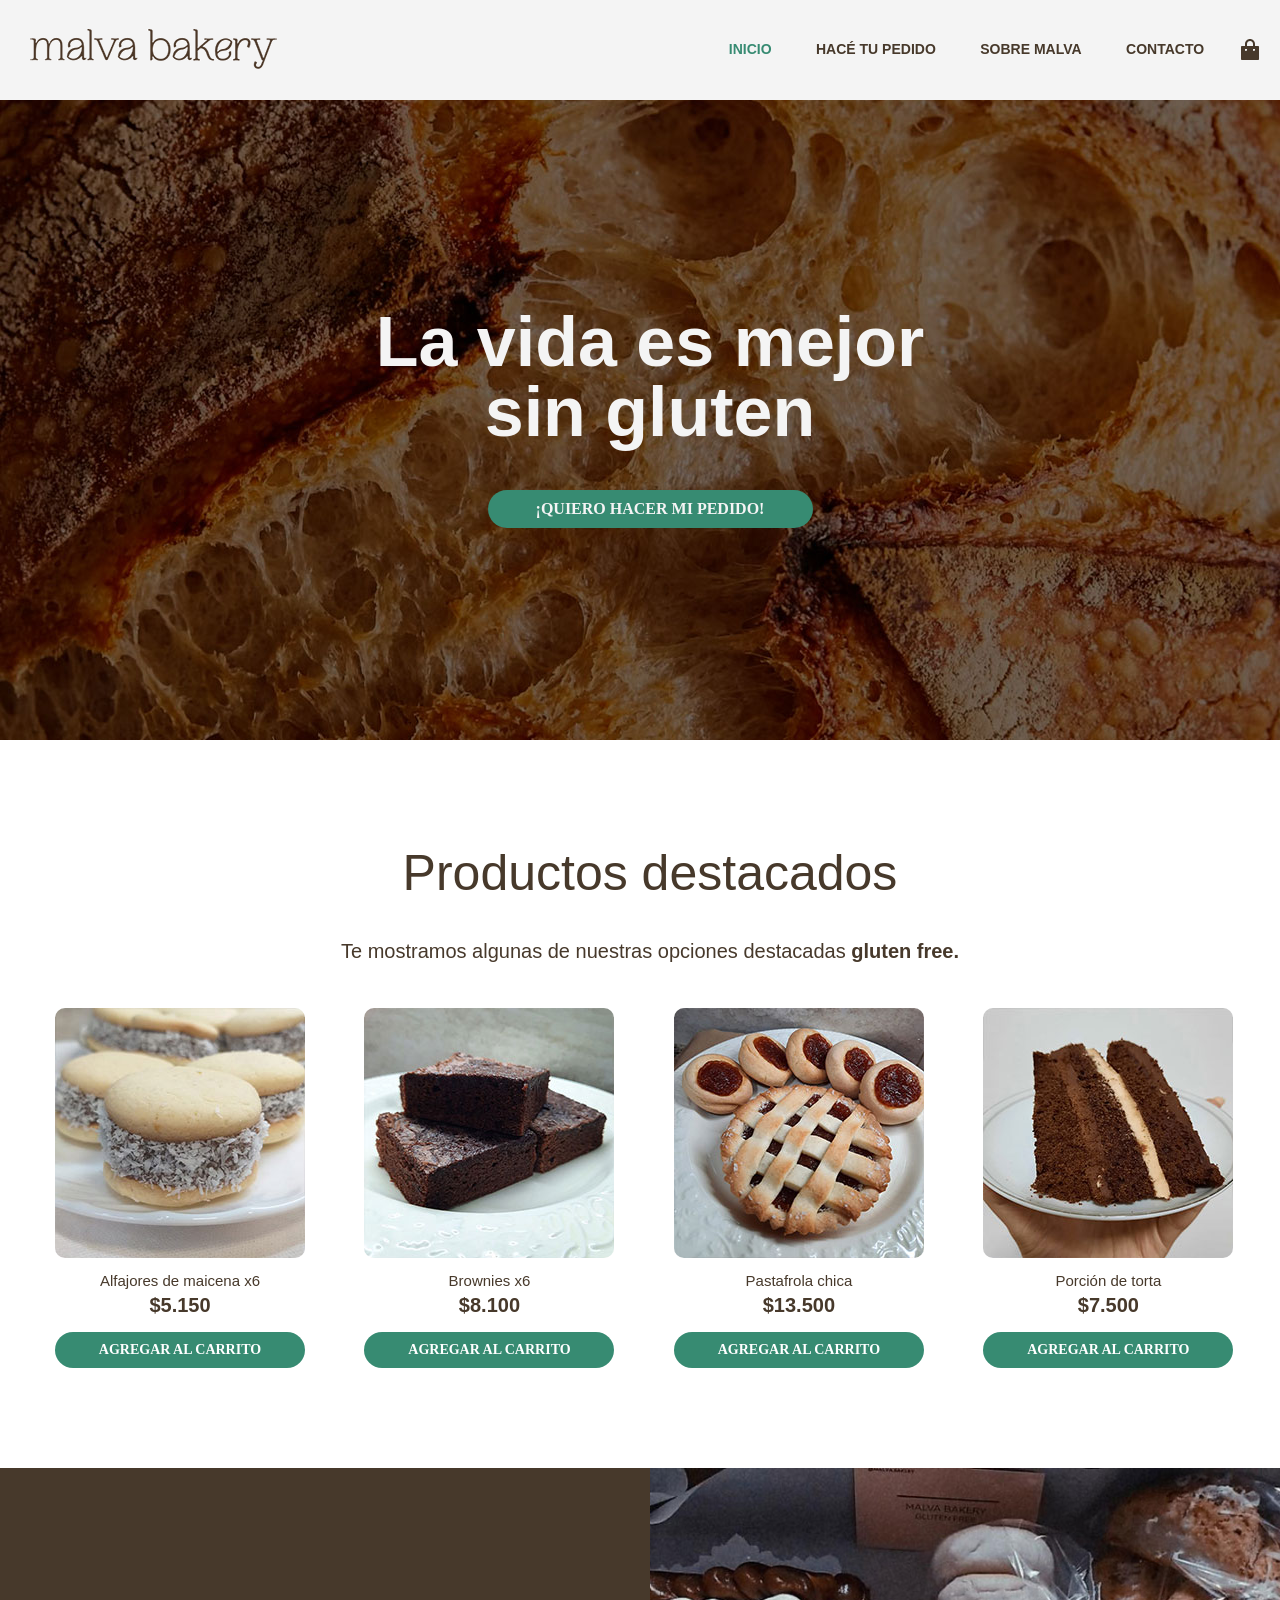
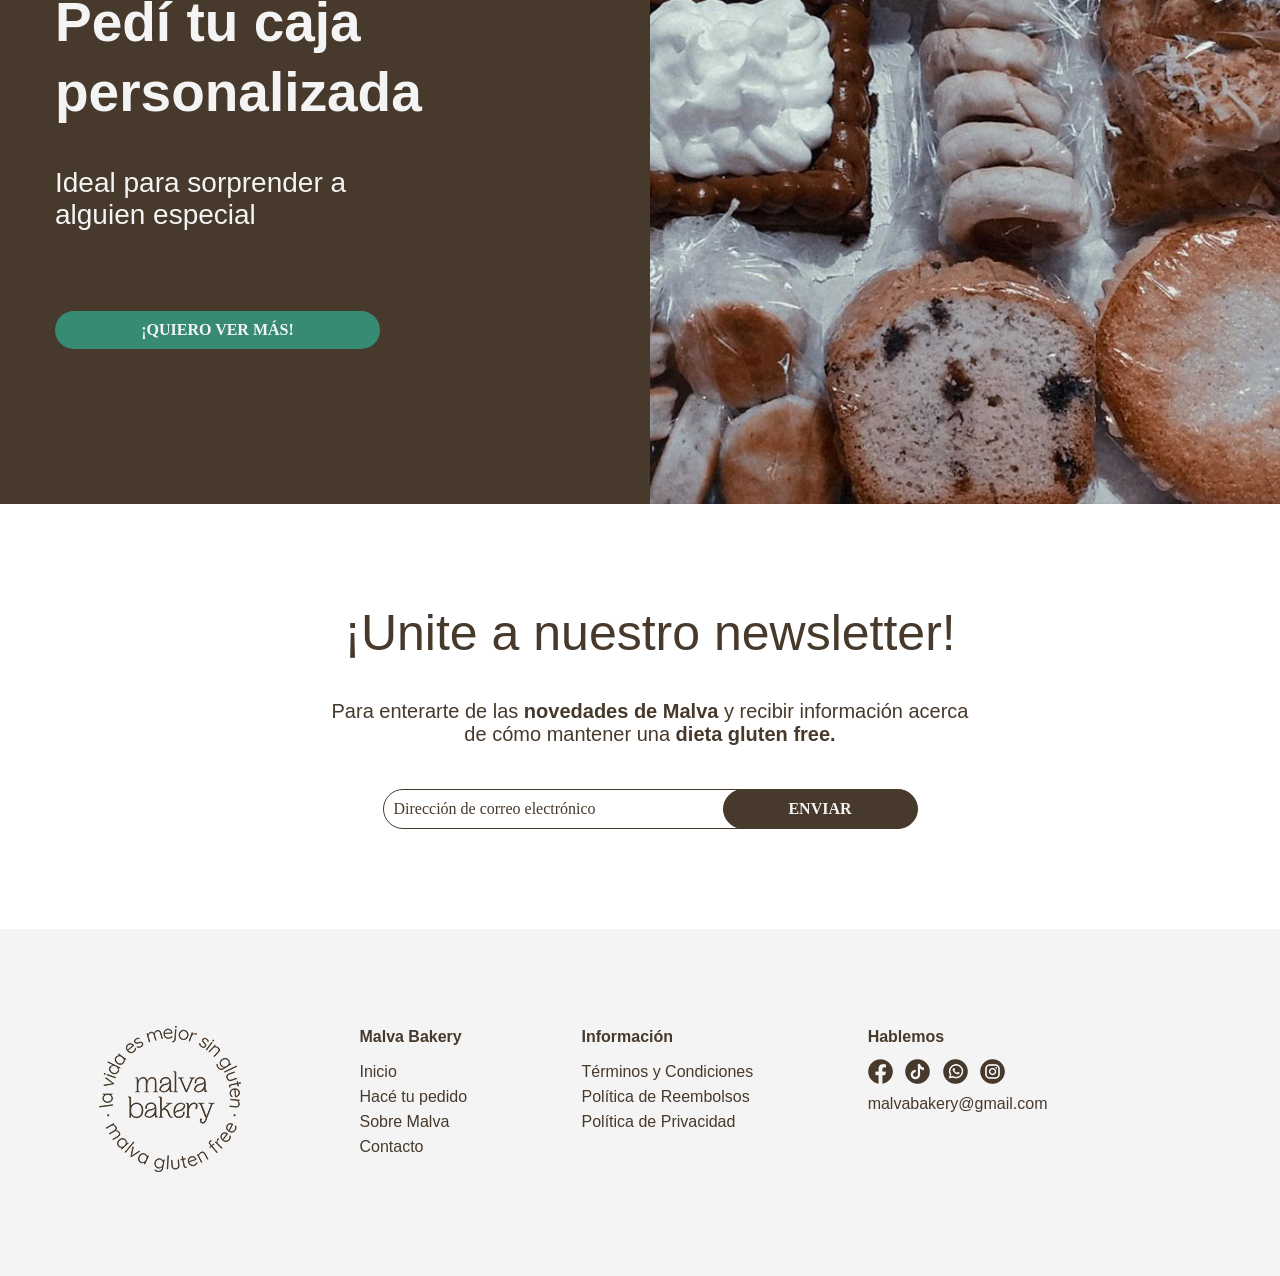
==== index.html @ 76389f4f "Add files via upload" ====
<!DOCTYPE html>
<html lang="es">

<head>
    <meta charset="UTF-8">
    <meta name="viewport" content="width=device-width, initial-scale=1.0">
    <title>Malva Bakery | Gluten Free</title>
    <link rel="stylesheet" href="css/style.css">
</head>

<body>

    <div id="contenedor">

        <!-- Header -->
        <header>

            <a href="#"><!--
             --><h1 id="logo">Malva Bakery</h1><!--
         --></a>

            <!-- Botón hamburguesa (solo visible en tablet y celular) -->
            <button class="hamburguesa" id="hamburguesa">&#9776;</button>

            <nav id="nav">
                <ul>
                    <li><a href="#" class="pagina-seleccionada">INICIO</a></li>
                    <li><a href="secciones/tienda.html">HACÉ TU PEDIDO</a></li>
                    <li><a href="secciones/nosotros.html">SOBRE MALVA</a></li>
                    <li><a href="secciones/contacto.html">CONTACTO</a></li>
                </ul>
            </nav>

            <aside>
                <ul>
                    <li>
                        <a href="secciones/carrito.html" class="link-carrito">
                            <img src="imagenes/shopping-bag-fill.png" alt="Carrito">
                            <span class="contador-carrito">0</span>
                        </a>
                    </li>
                </ul>
            </aside>

        </header>


        <!-- Sección Frase+Botón+Imagen -->
        <section>
            <figure>
                <figcaption>
                    <h2>La vida es<span class="br-tablet"><br></span><span class="br-mobile"> </span> mejor <span class="br-mobile"><br></span><strong>sin gluten</strong></h2><br>
                    <a href="secciones/tienda.html">¡QUIERO HACER MI PEDIDO!</a>
                </figcaption>
                <img src="imagenes/inicio/inicio3.jpg" alt="Malva Bakery">
            </figure>
        </section>


        <!-- Sección Productos -->
        <section class="seccion-productos">
            <div class="titulo-subtitulo-productos">
                <h2>Productos destacados</h2><br>
                <p>Te mostramos algunas de nuestras opciones destacadas <strong>gluten free.</strong></p>
            </div>

            <div class="producto">
                <img src="imagenes/tienda/alfajores.jpg" alt="Alfajores de maicena x6">
                <h5>Alfajores de maicena x6</h5>
                <p>$5.150</p>
                <p class="boton" data-nombre="Alfajores de maicena x6" data-precio="5150" data-imagen="../imagenes/tienda/alfajores.jpg">AGREGAR AL CARRITO</p>
            </div>

            <div class="producto">
                <img src="imagenes/tienda/brownie.jpg" alt="Brownies x6">
                <h5>Brownies x6</h5>
                <p>$8.100</p>
                <p class="boton" data-nombre="Brownies x6" data-precio="8100" data-imagen="../imagenes/tienda/brownie.jpg">AGREGAR AL CARRITO</p>
            </div>

            <div class="producto">
                <img src="imagenes/tienda/pastafrola.jpg" alt="Pastafrola chica">
                <h5>Pastafrola chica</h5>
                <p>$13.500</p>
                <p class="boton" data-nombre="Pastafrola chica" data-precio="13500" data-imagen="../imagenes/tienda/pastafrola.jpg">AGREGAR AL CARRITO</p>
            </div>

            <div class="producto">
                <img src="imagenes/tienda/torta.jpg" alt="Porción de torta">
                <h5>Porción de torta</h5>
                <p>$7.500</p>
                <p class="boton" data-nombre="Porción de torta" data-precio="7500" data-imagen="../imagenes/tienda/torta.jpg">AGREGAR AL CARRITO</p>
            </div>
        </section>


        <!-- Sección Personalizados -->
        <section class="personalizado">
            <figure>
                <figcaption class="figcaption-personalizado">
                    <h2>Pedí tu <strong>caja personalizada</strong></h2>
                    <h3>Ideal para sorprender a alguien especial</h3>
                    <a href="secciones/tienda.html">¡QUIERO VER MÁS!</a>
                </figcaption>
                <div class="imagen-caja">
                    <img src="imagenes/inicio/caja2.jpg">
                </div>
            </figure>
        </section>


        <!-- Sección Newsletter -->
        <section class="newsletter">
            <h2>¡Unite a nuestro newsletter!</h2><br>
            <p class="subtitulo-newsletter">Para enterarte de las <strong>novedades de Malva</strong> y recibir información acerca de cómo mantener una <strong>dieta gluten free.</strong></p><br>
            <div>
                <p class="newsletter-enviar">Dirección de correo electrónico</p><p class="boton-enviar-newsletter">ENVIAR</p>
            </div>
        </section>


        <!-- Footer -->
        <footer>
            <div class="footer">
                <div>
                    <img src="imagenes/footer/malvacirculo.png.png" alt="Malva Bakery">
                </div>
                <div>
                    <ul>
                        <li class="bold">Malva Bakery</li>
                        <li><a href="#">Inicio</a></li>
                        <li><a href="secciones/tienda.html">Hacé tu pedido</a></li>
                        <li><a href="secciones/nosotros.html">Sobre Malva</a></li>
                        <li><a href="secciones/contacto.html">Contacto</a></li>
                    </ul>
                </div>
                <div>
                    <ul>
                        <li class="bold">Información</li>
                        <li>Términos y Condiciones</li>
                        <li>Política de Reembolsos</li>
                        <li>Política de Privacidad</li>
                    </ul>
                </div>
                <div>
                    <ul class="redes">
                        <li class="bold">Hablemos</li>
                        <li>
                            <a href="https://www.facebook.com/" title="Facebook"><img src="imagenes/footer/facebook.png" alt="Facebook"></a>
                            <a href="https://www.tiktok.com/" title="Tik Tok"><img src="imagenes/footer/tiktok.png" alt="Tik Tok"></a>
                            <a href="https://www.whatsapp.com/" title="Whatsapp"><img src="imagenes/footer/wpp.png" alt="Whatsapp"></a>
                            <a href="https://www.instagram.com/" title="Instagram"><img src="imagenes/footer/instagram.png" alt="Instagram"></a>
                        </li>
                        <li>malvabakery@gmail.com</li>
                    </ul>
                </div>
            </div>
        </footer>

    </div>

    <!-- JavaScript para el menú hamburguesa -->
    <script>
        const boton = document.getElementById('hamburguesa');
        const menu = document.getElementById('nav');

        boton.addEventListener('click', function() {
            menu.classList.toggle('abierto');
        });
    </script>

    <script src="js/carrito.js"></script>

</body>
</html>
---- css/style.css ----
/*********************************************************************** GENERAL **************************************************************/

*{
    margin: 0;
    padding: 0;
    box-sizing: border-box;
}

#contenedor{
    width: 1300px;
    margin: auto;
}

body{
    color: #47392B;
    font-family: Quicksand, Helvetica, sans-serif;
    margin: auto;
    margin-top: 90px;
}

img{
    max-width: 100%;
}

.imagen{
    line-height: 0px;
}


/* FOOTER */
.footer{
    padding: 40px;
    line-height: 25px;
    background-color: #F4F4F4;
}

.footer div{
    display: inline-block;
    padding: 55px;
    vertical-align: top;
}

.footer a{
    text-decoration: none;
    color: #47392B;
}

.footer a:hover{
    color: #378B72;
    transition: 1s;
}

footer ul{
    list-style: none;
}

.bold{
    font-weight: bolder;
    margin-bottom: 10px;
}

.redes a{
    margin-right: 8px;
}


/*********************************************************************** INDEX **************************************************************/

/* HEADER */
header{
    background-color: #F4F4F4;
    width: 1300px;
    height: 100px;
    top: 0px;
    padding: 20px;
    position: fixed;
    z-index: 1;
}

#logo{
    color: pink;
    display: inline-block;
    vertical-align: middle;
    background: url("../imagenes/logo.png") no-repeat center;
    width: 267px;
    height: 50px;
    background-size: cover;
    text-indent: -1000px;
    margin-right: 200px;
}

header ul{
    list-style: none;
}

nav{
    width: 50%;
    display: inline-block;
    vertical-align: middle;
}

nav ul{
    text-align: center;
    margin-right: -320px;
}

nav ul li{
    display: inline-block;
    padding: 20px;
}

nav ul li a{
    text-decoration: none;
    font-size: 14px;
    color: #47392B;
    font-weight: 600;
}

nav ul li a:hover{
    color: #378B72;
    font-weight: bolder;
}

nav ul li .pagina-seleccionada{
    color: #378B72;
    font-weight: bolder;
}

aside{
    vertical-align: middle;
    float: right;
}

aside ul{
    text-align: center;
}

aside ul li{
    padding: 18px;
}

.hamburguesa{
    display: none;
}


/* HERO */
figure{
    position: relative;
    animation: entrada 2s;
}

figcaption{
    position: absolute;
    top: 0;
    left: 0;
    width: 100%;
    height: 100%;
    display: flex;
    flex-direction: column;
    align-items: center;
    justify-content: center;
    text-align: center;
}

figcaption h2{
    font-size: 70px;
    font-weight: 600;
    text-align: center;
    color: #F4F4F4;
    margin-top: 0;
    margin-right: 0;
    margin-left: 0;
    line-height: 70px;
    max-width: 600px;
    animation: entrada 3s;
}

figcaption a{
    display: block;
    margin-left: 0;
    margin-top: 25px;
    width: 25%;
    padding: 10px;
    background-color: #378B72;
    border-radius: 100px;
    border: 0px;
    text-align: center;
    font-family: quicksand;
    color: #F4F4F4;
    font-weight: bold;
    text-decoration: none;
    animation: entrada 4s;
}

figcaption a:hover{
    color: #F4F4F4;
    background-color: #28735c;
    transition: 1s;
}

.br-mobile { display: none; }
.br-tablet { display: none; }


/* PRODUCTOS */
.seccion-productos{
    margin-top: 100px;
    margin-bottom: 100px;
}

.titulo-subtitulo-productos{
    text-align: center;
}

.titulo-subtitulo-productos h2{
    font-size: 50px;
    font-weight: 500;
}

.titulo-subtitulo-productos p{
    font-size: 20px;
    font-weight: 500;
    margin-top: 20px;
}

.producto{
    display: inline-block;
    margin-left: 55px;
    margin-top: 45px;
    animation: entrada 2s;
}

.producto h5{
    font-size: 15px;
    text-align: center;
    font-weight: 500;
    margin-top: 10px;
}

.producto p{
    font-size: 20px;
    text-align: center;
    font-weight: bold;
    margin-top: 5px;
}

h2{
    text-align: center;
    font-size: 50px;
    font-weight: 500;
}

h3{
    text-align: center;
    font-weight: 500;
}


/* SECCIÓN PERSONALIZADO */
.personalizado{
    background-color: #47392B;
}

.figcaption-personalizado {
    display: flex;
    flex-direction: column;
    align-items: flex-start;
    justify-content: center;
}

.figcaption-personalizado h2{
    text-align: left;
    line-height: 70px;
    color: #F4F4F4;
    font-size: 55px;
    font-weight: 600;
    margin-left: 55px;
    margin-top: 5px;
    margin-bottom: 40px;
    animation: entrada 3s;
}

.figcaption-personalizado h3{
    text-align: left;
    color: #F4F4F4;
    font-size: 28px;
    font-weight: 400;
    margin-left: 55px;
    margin-right: 900px;
    margin-bottom: 40px;
    animation: entrada 3s;
}

.figcaption-personalizado a{
    color: #F4F4F4;
    margin-left: 55px;
    margin-top: 40px;
    margin-bottom: 40px;
    border-radius: 100px;
    border: 0px;
    text-align: center;
    font-family: quicksand;
    font-weight: bold;
    animation: entrada 4s;
}

.imagen-caja{
    margin-left: 50%;
    line-height: 0px;
}


/* NEWSLETTER */
.newsletter{
    text-align: center;
    margin-top: 100px;
    margin-bottom: 100px;
}

.newsletter h2{
    font-size: 50px;
    font-weight: 500;
}

.subtitulo-newsletter{
    font-size: 20px;
    font-weight: 500;
    margin-top: 20px;
    margin-left: 330px;
    margin-right: 330px;
}

.newsletter-enviar{
    margin-top: 25px;
    width: 30%;
    padding: 10px;
    font-family: quicksand;
    border: 1px solid #47392B;
    border-radius: 100px;
    text-align: left;
    font-size: 16px;
    display: inline-block;
}

.boton-enviar-newsletter{
    width: 15%;
    padding: 10px;
    font-family: quicksand;
    background-color: #47392B;
    border-radius: 100px;
    border: 1px solid #47392B;
    color: #F4F4F4;
    font-weight: bold;
    display: inline-block;
    margin-left: -50px;
}

.boton-enviar-newsletter:hover{
    background-color: #378B72;
    border: 1px solid #378B72;
    transition: 1s;
}


/*********************************************************************** TIENDA **************************************************************/

.seccion-tienda{
    margin-top: 150px;
    margin-bottom: 100px;
}

.titulo-subtitulo-tienda{
    text-align: center;
}

.titulo-subtitulo-tienda h2{
    font-size: 50px;
    font-weight: 500;
}

.precio{
    font-size: 20px;
    font-weight: 500;
    margin-top: 20px;
}

.producto .boton{
    width: 100%;
    padding: 10px;
    margin-top: 15px;
    text-align: center;
    font-size: 14px;
    font-family: quicksand;
    background-color: #378B72;
    border-radius: 100px;
    border: 0px;
    color: #ffffff;
    font-weight: bold;
    cursor: pointer;
}

.producto .boton:hover{
    background-color: #28735c;
    transition: 1s;
}


/*********************************************************************** SOBRE MALVA **************************************************************/

.seccion-texto{
    margin-top: 100px;
    margin-bottom: 100px;
    animation: entrada 2s;
}

.seccion-texto p{
    margin-left: 90px;
    margin-right: 90px;
    margin-top: 20px;
}

.seguinos{
    background-color: #378B72;
    animation: entrada 2s;
}

.seguinos p{
    color: #ffffff;
    font-size: 40px;
    text-align: center;
    margin: 100px;
    margin-left: 200px;
    margin-right: 200px;
    display: inline-block;
}

.seguinos a{
    color: #ffffff;
    text-decoration: none;
}

.seguinos a:hover{
    text-decoration: none;
    font-weight: bolder;
}


/*********************************************************************** CONTACTO **************************************************************/

.contenedor-contacto{
    vertical-align: top;
}

.imagen{
    display: inline-block;
    vertical-align: top;
    animation: entrada 2s;
}

.formulario{
    width: 645px;
    height: 600px;
    padding: 40px;
    display: inline-block;
    vertical-align: top;
    animation: entrada 3s;
}

.formulario-campo{
    margin-bottom: 16px;
    width: 100%;
    padding: 10px;
    font-family: quicksand;
    border: 1px solid #47392B;
    border-radius: 5px;
    font-size: 14px;
}

.formulario-campo-consulta{
    margin-bottom: 16px;
    width: 100%;
    height: 130px;
    padding: 10px;
    font-family: quicksand;
    border: 1px solid #47392B;
    border-radius: 5px;
    font-size: 14px;
}

.boton-enviar{
    width: 100%;
    padding: 10px;
    font-family: quicksand;
    background-color: #378B72;
    border-radius: 100px;
    border: 0px;
    color: #ffffff;
    font-weight: bold;
    text-align: center;
}

.boton-enviar:hover{
    background-color: #28735c;
    transition: 1s;
}


/*********************************************************************** ANIMACIONES **************************************************************/

@keyframes entrada {
    0% {
        opacity: 0;
        transform: translate(0, 50px);
    }
    30% {
        opacity: 0;
    }
    100% {
        opacity: 1;
        transform: translate(0, 0);
    }
}


/*********************************************************************** CHECKOUT **************************************************************/

.pasos-checkout{
    text-align: center;
    margin-top: 150px;
    font-size: 14px;
    font-weight: 600;
    letter-spacing: 0.5px;
}

.paso{ color: #c9bdb3; }
.paso.completado{ color: #378B72; }
.paso.activo{ color: #47392B; }

.paso-separador{
    color: #c9bdb3;
    margin: 0 8px;
}

.titulo-checkout{
    text-align: center;
    margin-top: 30px;
    margin-bottom: 50px;
}

.titulo-checkout h2{ font-size: 40px; }

.seccion-checkout{ margin-bottom: 100px; }

.checkout-grid{
    display: flex;
    align-items: flex-start;
    justify-content: center;
    gap: 50px;
    padding: 0 55px;
}

.carrito-lista{
    flex: 1;
    max-width: 700px;
}

.carrito-item{
    display: flex;
    align-items: center;
    gap: 20px;
    padding: 20px 0;
    border-bottom: 1px solid #e6e0da;
}

.carrito-item img{
    width: 90px;
    height: 90px;
    object-fit: cover;
    border-radius: 10px;
}

.carrito-item-info{ flex: 1; }

.carrito-item-info h5{
    font-size: 16px;
    font-weight: 600;
    text-align: left;
}

.carrito-item-precio{
    font-size: 15px;
    font-weight: bold;
    text-align: left;
    margin-top: 5px;
}

.carrito-item-cantidad{
    display: flex;
    align-items: center;
    gap: 12px;
}

.cantidad-btn{
    width: 28px;
    height: 28px;
    border-radius: 50%;
    border: 1px solid #47392B;
    background-color: transparent;
    color: #47392B;
    font-size: 16px;
    cursor: pointer;
}

.cantidad-btn:hover{
    background-color: #47392B;
    color: #F4F4F4;
    transition: 0.3s;
}

.carrito-item-eliminar{
    background: none;
    border: none;
    font-size: 22px;
    color: #c9bdb3;
    cursor: pointer;
    line-height: 1;
}

.carrito-item-eliminar:hover{ color: #47392B; }

.seguir-comprando{
    display: inline-block;
    margin-top: 30px;
    color: #378B72;
    text-decoration: none;
    font-weight: 600;
}

.seguir-comprando:hover{ color: #28735c; }

.carrito-resumen{
    width: 340px;
    background-color: #F4F4F4;
    border-radius: 15px;
    padding: 30px;
}

.resumen-titulo{
    text-align: left;
    font-size: 20px;
    margin-bottom: 20px;
}

.resumen-linea{
    display: flex;
    justify-content: space-between;
    font-size: 15px;
    padding: 8px 0;
}

.resumen-total{
    border-top: 1px solid #d8d1c8;
    margin-top: 10px;
    padding-top: 15px;
    font-weight: bold;
    font-size: 18px;
}

.resumen-producto-mini{
    display: flex;
    justify-content: space-between;
    font-size: 13px;
    padding: 6px 0;
    color: #6b5d4f;
}

.resumen-producto-mini span{
    margin-left: 5px;
    color: #a89c8e;
}

.boton-checkout{
    display: block;
    margin-top: 25px;
    padding: 13px;
    background-color: #378B72;
    border-radius: 100px;
    text-align: center;
    font-family: quicksand;
    color: #F4F4F4;
    font-weight: bold;
    font-size: 14px;
    text-decoration: none;
}

.boton-checkout:hover{
    background-color: #28735c;
    transition: 0.5s;
}

.volver-carrito{
    display: block;
    text-align: center;
    margin-top: 15px;
    color: #47392B;
    font-size: 13px;
    text-decoration: none;
}

.volver-carrito:hover{ color: #378B72; }

.pago-formulario{
    flex: 1;
    max-width: 700px;
}

.form-subtitulo{
    text-align: left;
    font-size: 18px;
    font-weight: 600;
    margin-top: 25px;
    margin-bottom: 15px;
}

.pago-formulario .formulario-campo{ margin-bottom: 14px; }

.formulario-fila{
    display: flex;
    gap: 14px;
}

.formulario-fila .formulario-campo{ flex: 1; }

.seccion-confirmacion{
    text-align: center;
    max-width: 600px;
    margin: 60px auto 100px;
    padding: 0 20px;
}

.confirmacion-check{
    width: 70px;
    height: 70px;
    line-height: 70px;
    border-radius: 50%;
    background-color: #378B72;
    color: #F4F4F4;
    font-size: 34px;
    margin: 0 auto 25px;
    animation: entrada 1s;
}

.seccion-confirmacion h2{
    font-size: 36px;
    margin-bottom: 15px;
}

.confirmacion-subtitulo{
    font-size: 17px;
    margin-bottom: 40px;
}

.confirmacion-detalle{
    background-color: #F4F4F4;
    border-radius: 15px;
    padding: 30px;
    text-align: left;
}

.confirmacion-numero{
    text-align: center;
    margin-bottom: 25px;
}

.confirmacion-numero p{
    font-size: 13px;
    color: #a89c8e;
    text-align: center;
}

.confirmacion-numero h3{
    font-size: 24px;
    text-align: center;
    margin-top: 5px;
}

.confirmacion-resumen{
    border-top: 1px solid #d8d1c8;
    padding-top: 15px;
}

.confirmacion-info{
    margin-top: 20px;
    font-size: 13px;
    text-align: center;
    color: #6b5d4f;
}

.boton-volver-inicio{
    width: 280px;
    margin: 35px auto 0;
}


/*********************************************************************** CARRITO: CONTADOR Y AVISOS **************************************************************/

.link-carrito{
    position: relative;
    display: inline-block;
}

.contador-carrito{
    position: absolute;
    top: -8px;
    right: -10px;
    background-color: #378B72;
    color: #ffffff;
    font-size: 11px;
    font-weight: bold;
    width: 18px;
    height: 18px;
    border-radius: 50%;
    display: none;
    align-items: center;
    justify-content: center;
    font-family: Quicksand, sans-serif;
}

.aviso-agregado{
    position: fixed;
    bottom: 30px;
    left: 50%;
    transform: translateX(-50%) translateY(20px);
    background-color: #47392B;
    color: #F4F4F4;
    padding: 14px 24px;
    border-radius: 100px;
    font-size: 14px;
    font-weight: 600;
    opacity: 0;
    transition: opacity 0.3s, transform 0.3s;
    z-index: 999;
    white-space: nowrap;
}

.aviso-agregado.mostrar{
    opacity: 1;
    transform: translateX(-50%) translateY(0);
}

.carrito-vacio{
    text-align: center;
    padding: 60px 20px;
    font-size: 16px;
}

.carrito-vacio a{
    color: #378B72;
    font-weight: bold;
    text-decoration: none;
}

.carrito-vacio a:hover{ color: #28735c; }

.boton-deshabilitado{
    opacity: 0.5;
    pointer-events: none;
}


/*********************************************************************** MEDIA QUERIES - TABLET (768px a 1024px) **************************************************************/

@media (min-width: 768px) and (max-width: 1024px) {

    body { margin-top: 80px; }

    #contenedor { width: 100%; }

    /* HEADER */
    header {
        width: 100%;
        height: auto;
        padding: 15px 25px;
        display: flex;
        align-items: center;
        flex-wrap: wrap;
    }

    #logo { margin-right: 0; }

    .hamburguesa {
        display: block;
        background: none;
        border: none;
        font-size: 28px;
        cursor: pointer;
        color: #47392B;
        margin-left: auto;
        padding: 5px 10px;
    }

    nav {
        display: none;
        width: 100%;
        order: 3;
    }

    nav.abierto { display: block; }

    nav ul {
        margin-right: 0;
        display: flex;
        flex-direction: column;
        align-items: center;
        padding: 10px 0;
        background-color: #F4F4F4;
    }

    nav ul li {
        display: block;
        padding: 12px;
        width: 100%;
        text-align: center;
        border-bottom: 1px solid #e6e0da;
    }

    nav ul li:last-child { border-bottom: none; }

    nav ul li a { font-size: 15px; }

    aside { margin-left: 20px; }

    aside ul li { padding: 10px; }

    /* HERO */
    section figure img {
        width: 100%;
        height: 500px;
        object-fit: cover;
        object-position: center;
    }

    figcaption {
        top: 0;
        left: 0;
        width: 100%;
        height: 100%;
        display: flex;
        flex-direction: column;
        align-items: center;
        justify-content: center;
    }

    figcaption h2 {
        font-size: 56px;
        line-height: 60px;
        text-align: center;
        max-width: 420px;
    }

    figcaption a {
        width: 35%;
        margin: 30px auto 0;
        font-size: 14px;
    }

    .br-tablet { display: inline; }
    .br-mobile { display: none; }

    /* PRODUCTOS DESTACADOS */
    .seccion-productos {
        margin-top: 60px;
        margin-bottom: 60px;
        text-align: center;
    }

    .titulo-subtitulo-productos h2 { font-size: 40px; }

    .titulo-subtitulo-productos p {
        font-size: 18px;
        margin: 15px 40px 0;
    }

    .producto {
        width: 42%;
        margin-left: 4%;
        margin-top: 40px;
        display: inline-block;
        vertical-align: top;
    }

    .seccion-productos .producto .boton {
        width: 70%;
        margin: 15px auto 0;
        display: block;
    }

    /* SECCIÓN PERSONALIZADO */
    .figcaption-personalizado h2 {
        font-size: 42px;
        line-height: 52px;
        margin-right: 0;
        text-align: left;
    }

    .figcaption-personalizado h3 {
        font-size: 22px;
        margin-right: 0;
        max-width: 350px;
    }

    /* NEWSLETTER */
    .subtitulo-newsletter {
        margin-left: 60px;
        margin-right: 60px;
    }

    .newsletter-enviar { width: 48%; }
    .boton-enviar-newsletter { width: 22%; }

    /* FOOTER */
    .footer {
        padding: 30px;
    }

    .footer div {
        display: block;
        padding: 15px 20px;
        width: 100%;
    }

    /* TIENDA */
    .seccion-tienda {
        margin-top: 120px;
        margin-bottom: 60px;
        text-align: center;
    }

    .seccion-tienda .producto {
        width: 42%;
        margin: 20px 2%;
        display: inline-block;
        vertical-align: top;
    }

    /* NOSOTROS */
    .seccion-texto p {
        margin-left: 50px;
        margin-right: 50px;
    }

    .seguinos p {
        font-size: 28px;
        margin: 60px 40px;
    }

    /* CONTACTO */
    .contenedor-contacto {
        display: flex;
        flex-direction: column;
    }

    .imagen {
        display: block;
        width: 100%;
        line-height: 0;
    }

    .imagen img {
        width: 100%;
        height: 350px;
        object-fit: cover;
        object-position: center;
    }

    .formulario {
        width: 100%;
        height: auto;
        padding: 40px 60px;
        display: block;
    }

    /* CHECKOUT */
    .pasos-checkout {
        margin-top: 110px;
        font-size: 13px;
    }

    .titulo-checkout h2 { font-size: 36px; }

    .checkout-grid {
        flex-direction: column;
        padding: 0 40px;
        gap: 30px;
    }

    .carrito-lista,
    .pago-formulario {
        max-width: 100%;
        width: 100%;
    }

    .carrito-resumen {
        width: 100%;
        max-width: 500px;
        margin: 0 auto;
    }

    .formulario-fila { gap: 14px; }

    .seccion-confirmacion { margin-top: 40px; }
}


/*********************************************************************** MEDIA QUERIES - MOBILE (hasta 767px) **************************************************************/

@media (max-width: 767px) {

    body { margin-top: 70px; }

    #contenedor { width: 100%; }

    /* HEADER */
    header {
        width: 100%;
        height: auto;
        padding: 10px 15px;
        display: flex;
        align-items: center;
        flex-wrap: wrap;
    }

    #logo { margin-right: 0; }

    .hamburguesa {
        display: block;
        background: none;
        border: none;
        font-size: 28px;
        cursor: pointer;
        color: #47392B;
        margin-left: auto;
        padding: 5px 10px;
    }

    nav {
        display: none;
        width: 100%;
        order: 3;
    }

    nav.abierto { display: block; }

    nav ul {
        margin-right: 0;
        display: flex;
        flex-direction: column;
        align-items: center;
        padding: 10px 0;
    }

    nav ul li {
        display: block;
        padding: 10px;
    }

    nav ul li a { font-size: 13px; }

    aside { margin-left: 10px; }
    aside ul li { padding: 8px; }

    /* HERO */
    section figure img {
        width: 100%;
        height: 400px;
        object-fit: cover;
        object-position: center;
    }

    figcaption {
        top: 0;
        left: 0;
        width: 100%;
        height: 100%;
        padding: 0 15px;
        display: flex;
        flex-direction: column;
        align-items: center;
        justify-content: center;
    }

    figcaption h2 {
        font-size: 42px;
        line-height: 46px;
        margin-left: 0;
        margin-right: 0;
        margin-top: 0;
        text-align: center;
        max-width: 280px;
    }

    figcaption a {
        width: 60%;
        margin: 30px auto 0;
        font-size: 13px;
    }

    .br-mobile { display: inline; }
    .br-tablet { display: none; }

    /* PRODUCTOS DESTACADOS */
    .seccion-productos {
        margin-top: 40px;
        margin-bottom: 40px;
        text-align: center;
    }

    .producto {
        display: block;
        width: 85%;
        margin: 20px auto;
    }

    .titulo-subtitulo-productos h2 { font-size: 30px; }

    .titulo-subtitulo-productos p {
        font-size: 16px;
        margin: 10px 20px 0;
    }

    .seccion-productos .producto .boton {
        width: 70%;
        margin: 15px auto 0;
        display: block;
    }

    /* SECCIÓN PERSONALIZADO */
    .personalizado figure {
        display: flex;
        flex-direction: column;
    }

    .figcaption-personalizado {
        position: static;
        padding: 30px 20px;
        display: flex;
        flex-direction: column;
        align-items: center;
    }

    .figcaption-personalizado h2 {
        font-size: 30px;
        line-height: 36px;
        margin-left: 0;
        margin-bottom: 15px;
        text-align: center;
    }

    .figcaption-personalizado h3 {
        font-size: 18px;
        margin-left: 0;
        margin-right: 0;
        margin-bottom: 20px;
        text-align: center;
    }

    .figcaption-personalizado a {
        margin-left: 0;
        display: block;
        text-align: center;
        align-self: center;
        width: fit-content;
        margin: 0 auto;
    }

    .imagen-caja {
        margin-left: 0;
        width: 100%;
    }

    .imagen-caja img { width: 100%; }

    /* NEWSLETTER */
    .newsletter {
        margin-top: 40px;
        margin-bottom: 40px;
        padding: 0 20px;
    }

    .newsletter h2 { font-size: 30px; }

    .subtitulo-newsletter {
        font-size: 16px;
        margin-left: 0;
        margin-right: 0;
    }

    .newsletter-enviar {
        width: 100%;
        display: block;
        margin-bottom: 10px;
    }

    .boton-enviar-newsletter {
        width: 100%;
        display: block;
        margin-left: 0;
        margin-top: 10px;
    }

    /* FOOTER */
    .footer { padding: 20px; }

    .footer div {
        display: block;
        padding: 15px 10px;
    }

    h2 { font-size: 32px; }

    /* NOSOTROS */
    .formulario {
        width: 100%;
        height: auto;
        padding: 20px;
        display: block;
    }

    .imagen {
        display: block;
        width: 100%;
    }

    .seguinos p {
        font-size: 24px;
        margin: 40px 20px;
        display: block;
    }

    /* TIENDA */
    .seccion-tienda {
        text-align: center;
        margin-top: 40px;
        margin-bottom: 40px;
    }

    .seccion-tienda .producto {
        display: block;
        width: 85%;
        margin: 20px auto;
    }

    /* CONTACTO */
    .contenedor-contacto {
        display: flex;
        flex-direction: column;
    }

    .imagen {
        display: block;
        width: 100%;
    }

    .formulario {
        width: 100%;
        height: auto;
        padding: 20px;
        display: block;
    }

    /* CHECKOUT */
    .pasos-checkout {
        margin-top: 90px;
        font-size: 11px;
    }

    .paso-separador { margin: 0 4px; }

    .titulo-checkout { margin-bottom: 30px; }
    .titulo-checkout h2 { font-size: 28px; }

    .checkout-grid {
        flex-direction: column;
        padding: 0 20px;
        gap: 30px;
    }

    .carrito-lista,
    .pago-formulario {
        max-width: 100%;
        width: 100%;
    }

    .carrito-resumen { width: 100%; }

    .carrito-item {
        flex-wrap: wrap;
        gap: 12px;
    }

    .carrito-item img {
        width: 70px;
        height: 70px;
    }

    .formulario-fila {
        flex-direction: column;
        gap: 0;
    }

    .seccion-confirmacion {
        margin-top: 30px;
        padding: 0 15px;
    }

    .seccion-confirmacion h2 { font-size: 26px; }
    .confirmacion-detalle { padding: 20px; }
    .boton-volver-inicio { width: 100%; }
}


/*********************************************************************** ANIMACIONES SCROLL Y HOVER **************************************************************/

/* Estado inicial: elementos invisibles antes de aparecer */
.animar-scroll {
    opacity: 0;
    transform: translateY(30px);
    transition: opacity 0.7s ease, transform 0.7s ease;
}

/* Estado final: elemento visible */
.animar-scroll.visible {
    opacity: 1;
    transform: translateY(0);
}


/* Hover en tarjetas de producto */
.producto {
    transition: transform 0.3s ease, box-shadow 0.3s ease;
    border-radius: 12px;
}

.producto:hover {
    transform: translateY(-6px);
    box-shadow: 0 12px 30px rgba(71, 57, 43, 0.12);
}


/* Hover en botones: transición más suave y elegante */
.boton,
.boton-checkout,
.boton-enviar,
.boton-enviar-newsletter,
.boton-enviar-newsletter {
    transition: background-color 0.4s ease, color 0.4s ease, box-shadow 0.4s ease;
}

.producto .boton:hover {
    box-shadow: 0 4px 15px rgba(55, 139, 114, 0.35);
}

.boton-checkout:hover {
    box-shadow: 0 4px 15px rgba(55, 139, 114, 0.35);
}


/* Hover en links de navegación */
nav ul li a {
    transition: color 0.3s ease;
    position: relative;
}

nav ul li a::after {
    content: '';
    position: absolute;
    bottom: -3px;
    left: 0;
    width: 0;
    height: 2px;
    background-color: #378B72;
    transition: width 0.3s ease;
}

nav ul li a:hover::after {
    width: 100%;
}


/* Header con sombra al hacer scroll */
.header-scrolled {
    box-shadow: 0 2px 20px rgba(71, 57, 43, 0.10);
    transition: box-shadow 0.4s ease;
}


/* Hover en items del carrito */
.carrito-item {
    transition: background-color 0.3s ease;
    border-radius: 8px;
    padding-left: 8px;
    padding-right: 8px;
}

.carrito-item:hover {
    background-color: #faf8f6;
}


/* Hover en links del footer */
.footer a {
    transition: color 0.3s ease;
}


/* Hover en imagen de producto */
.producto img {
    transition: transform 0.4s ease;
    border-radius: 10px;
}

.producto:hover img {
    transform: scale(1.03);
}


/* Hover en redes sociales del footer */
.redes a img {
    transition: transform 0.3s ease, opacity 0.3s ease;
}

.redes a:hover img {
    transform: scale(1.15);
    opacity: 0.85;
}


/* Animación del check en confirmación */
.confirmacion-check {
    animation: popIn 0.6s cubic-bezier(0.175, 0.885, 0.32, 1.275) forwards;
}

@keyframes popIn {
    0% { transform: scale(0); opacity: 0; }
    70% { transform: scale(1.1); opacity: 1; }
    100% { transform: scale(1); opacity: 1; }
}


/* Hover en "Seguir comprando" */
.seguir-comprando {
    transition: color 0.3s ease, transform 0.3s ease;
    display: inline-block;
}

.seguir-comprando:hover {
    transform: translateX(-4px);
}
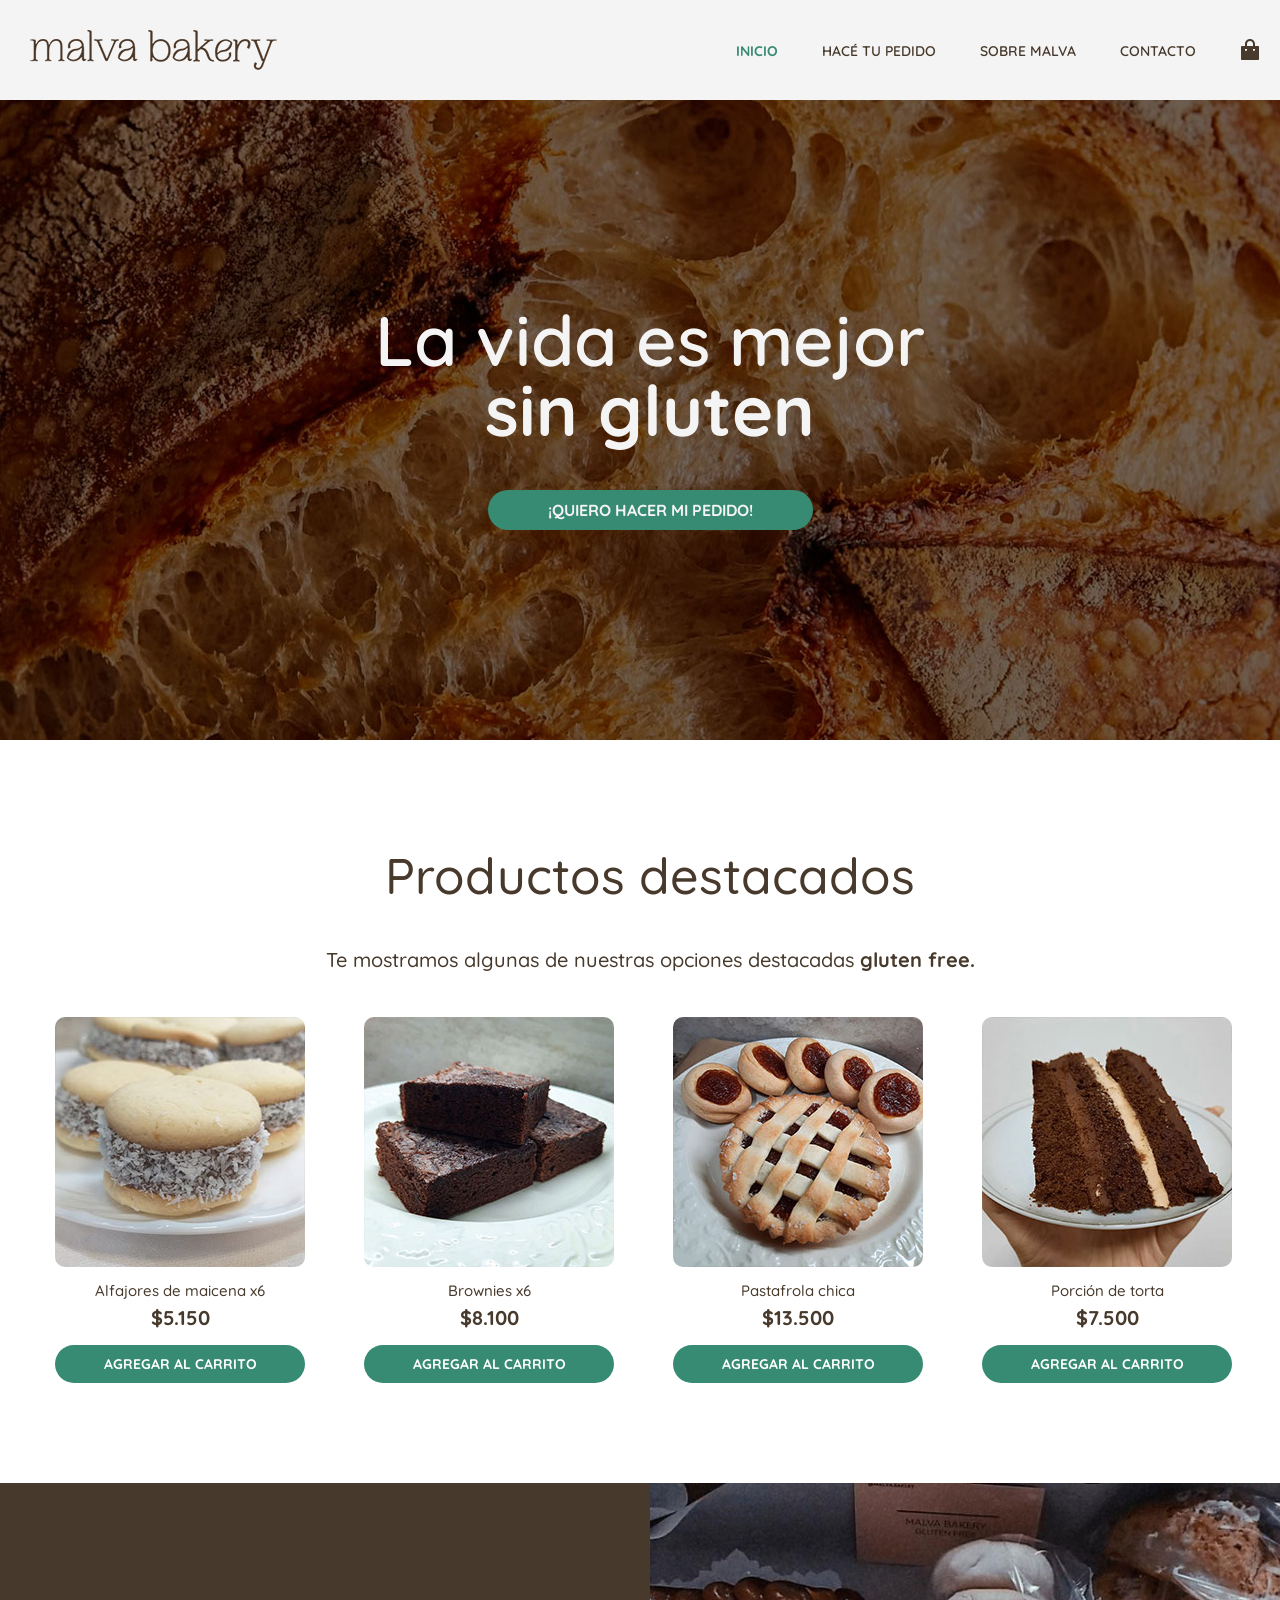
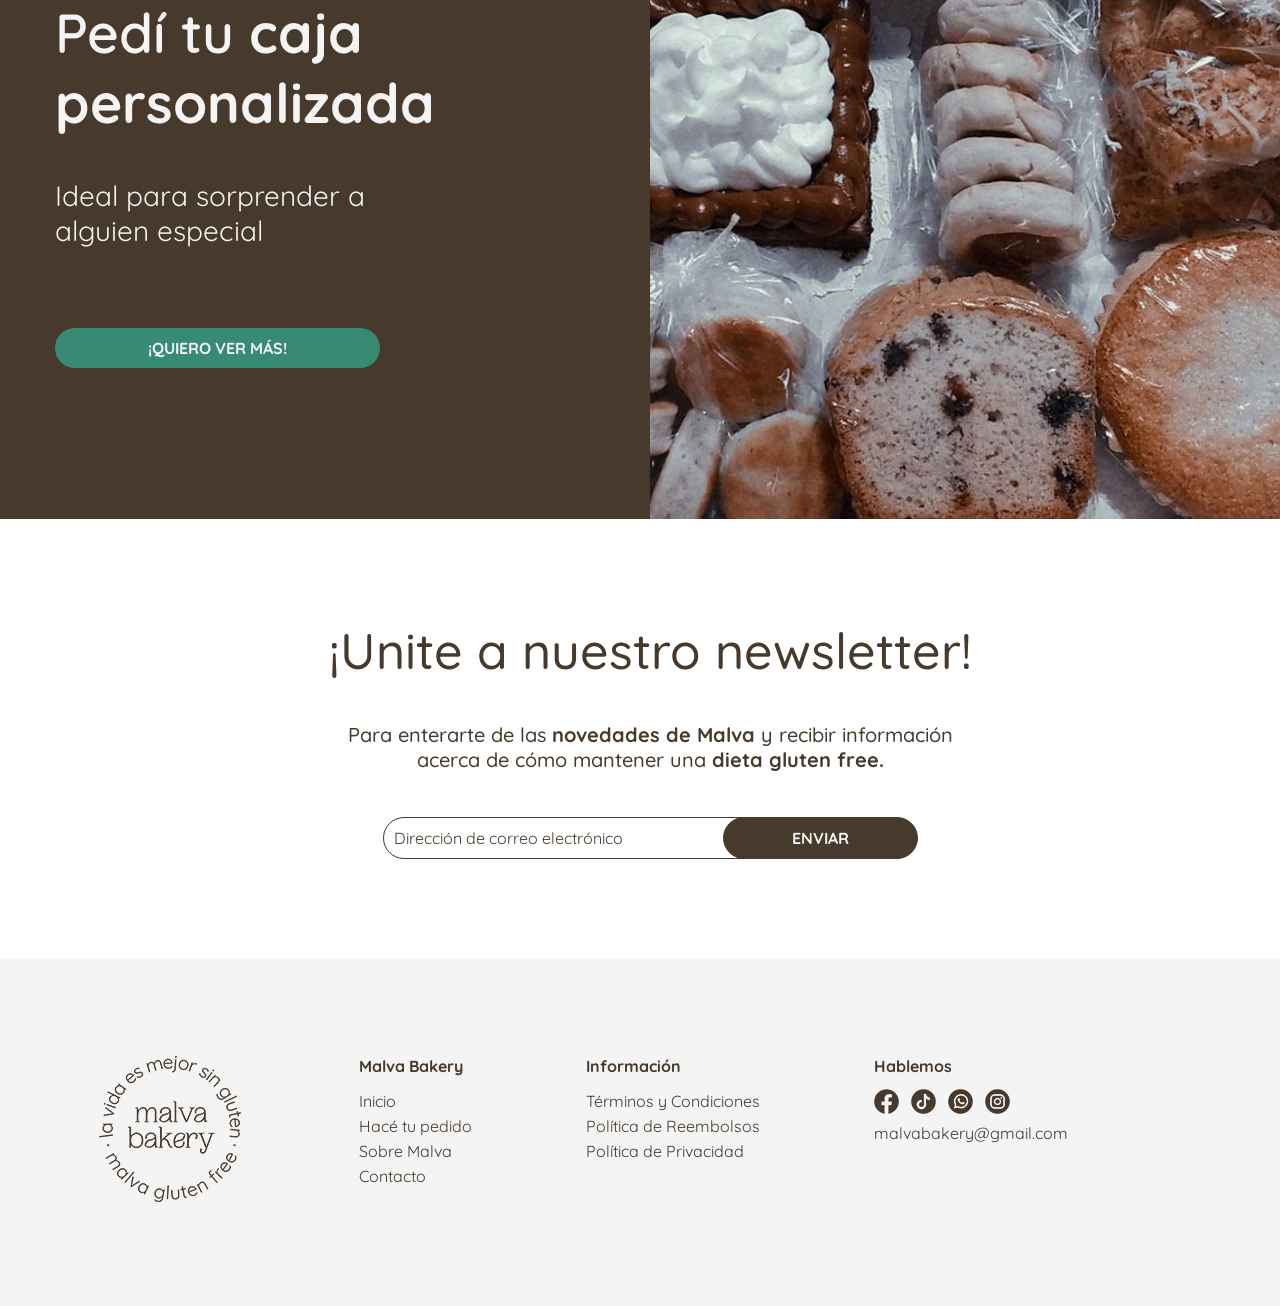
==== commit 6739bdf4: "Update index.html" ====
--- a/index.html
+++ b/index.html
@@ -5,6 +5,7 @@
     <meta charset="UTF-8">
     <meta name="viewport" content="width=device-width, initial-scale=1.0">
     <title>Malva Bakery | Gluten Free</title>
+    <link href="https://fonts.googleapis.com/css2?family=Quicksand:wght@400;500;600;700&display=swap" rel="stylesheet">
     <link rel="stylesheet" href="css/style.css">
 </head>
 
@@ -172,4 +173,4 @@
     <script src="js/carrito.js"></script>
 
 </body>
-</html>+</html>
